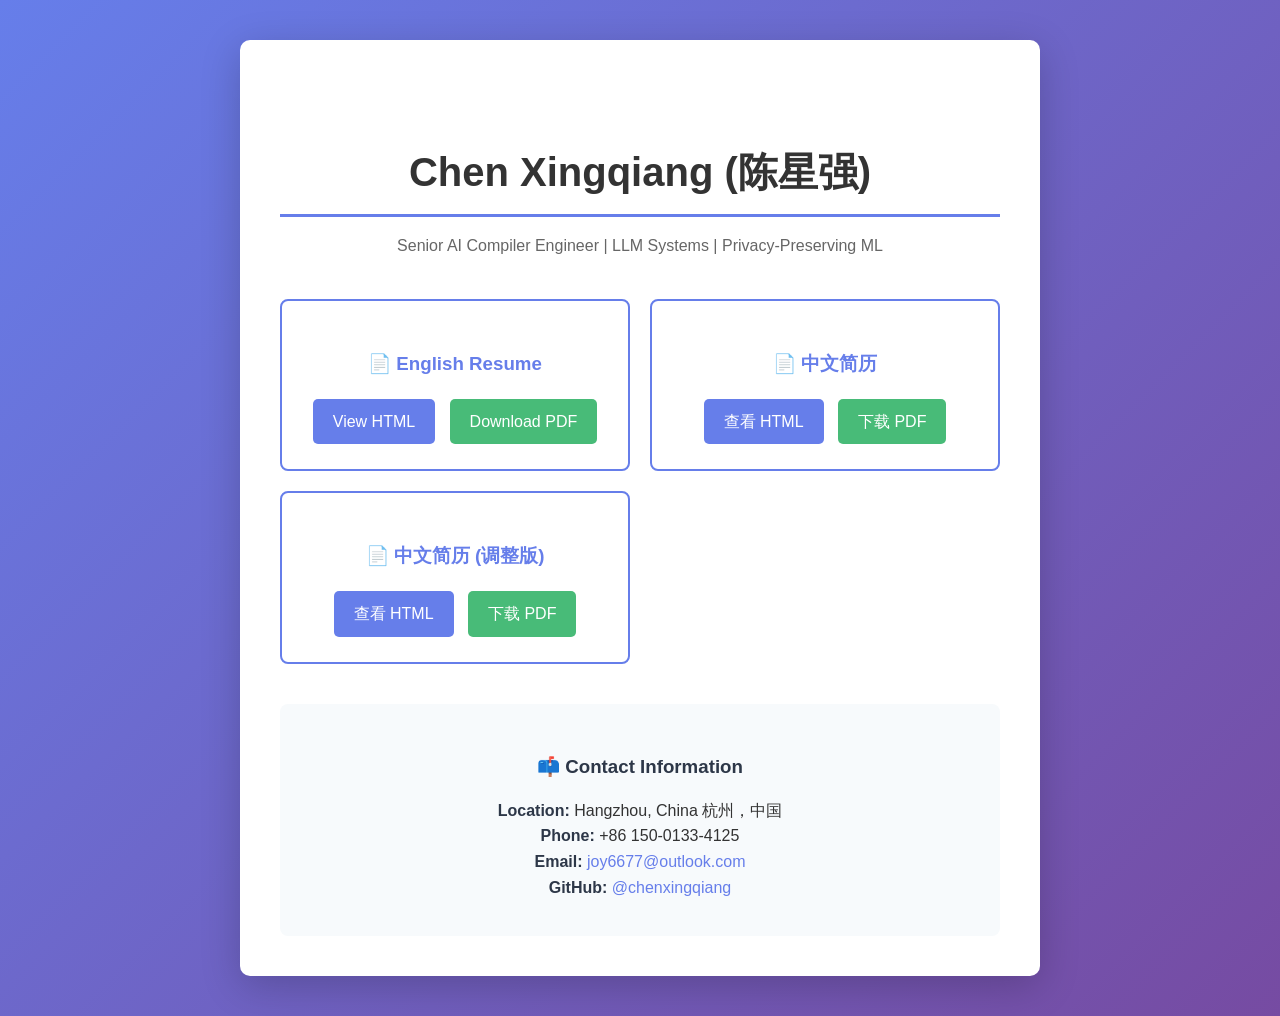
==== docs/index.html @ f8e81b3f "Update resume titles in HTML and script files to correct name spelling from "陈兴强" to "陈星强"." ====
<!DOCTYPE html>
<html lang="en">
<head>
    <meta charset="UTF-8">
    <meta name="viewport" content="width=device-width, initial-scale=1.0">
    <title>Chen Xingqiang - Resume</title>
    <link rel="stylesheet" href="style.css">
    <style>
        body {
            font-family: -apple-system, BlinkMacSystemFont, "Segoe UI", Roboto, "Helvetica Neue", Arial, sans-serif;
            line-height: 1.6;
            max-width: 800px;
            margin: 0 auto;
            padding: 40px 20px;
            background: linear-gradient(135deg, #667eea 0%, #764ba2 100%);
            min-height: 100vh;
        }
        .container {
            background: white;
            border-radius: 10px;
            padding: 40px;
            box-shadow: 0 10px 40px rgba(0,0,0,0.2);
        }
        h1 {
            color: #333;
            text-align: center;
            margin-bottom: 10px;
        }
        .subtitle {
            text-align: center;
            color: #666;
            margin-bottom: 40px;
        }
        .versions {
            display: grid;
            grid-template-columns: repeat(auto-fit, minmax(250px, 1fr));
            gap: 20px;
            margin-top: 30px;
        }
        .version-card {
            border: 2px solid #667eea;
            border-radius: 8px;
            padding: 20px;
            text-align: center;
            transition: all 0.3s ease;
        }
        .version-card:hover {
            transform: translateY(-5px);
            box-shadow: 0 5px 20px rgba(102, 126, 234, 0.3);
        }
        .version-card h3 {
            color: #667eea;
            margin-bottom: 15px;
        }
        .btn {
            display: inline-block;
            padding: 10px 20px;
            margin: 5px;
            background: #667eea;
            color: white;
            text-decoration: none;
            border-radius: 5px;
            transition: background 0.3s ease;
        }
        .btn:hover {
            background: #764ba2;
        }
        .btn-secondary {
            background: #48bb78;
        }
        .btn-secondary:hover {
            background: #38a169;
        }
        .contact {
            margin-top: 40px;
            padding: 20px;
            background: #f7fafc;
            border-radius: 8px;
            text-align: center;
        }
        .contact a {
            color: #667eea;
            text-decoration: none;
        }
    </style>
</head>
<body>
    <div class="container">
        <h1>Chen Xingqiang (陈星强)</h1>
        <p class="subtitle">Senior AI Compiler Engineer | LLM Systems | Privacy-Preserving ML</p>
        
        <div class="versions">
            <div class="version-card">
                <h3>📄 English Resume</h3>
                <a href="en.html" class="btn">View HTML</a>
                <a href="../xingqiangchen-en.pdf" class="btn btn-secondary">Download PDF</a>
            </div>
            
            <div class="version-card">
                <h3>📄 中文简历</h3>
                <a href="zn.html" class="btn">查看 HTML</a>
                <a href="../xingqiangchen-zn.pdf" class="btn btn-secondary">下载 PDF</a>
            </div>
            
            <div class="version-card">
                <h3>📄 中文简历 (调整版)</h3>
                <a href="zn-adjust.html" class="btn">查看 HTML</a>
                <a href="../xingqiangchen-zn-adjust.pdf" class="btn btn-secondary">下载 PDF</a>
            </div>
        </div>
        
        <div class="contact">
            <h3>📫 Contact Information</h3>
            <p>
                <strong>Location:</strong> Hangzhou, China 杭州，中国<br>
                <strong>Phone:</strong> +86 150-0133-4125<br>
                <strong>Email:</strong> <a href="mailto:joy6677@outlook.com">joy6677@outlook.com</a><br>
                <strong>GitHub:</strong> <a href="https://github.com/chenxingqiang" target="_blank">@chenxingqiang</a>
            </p>
        </div>
    </div>
</body>
</html>
---- docs/style.css ----
body {
    font-family: -apple-system, BlinkMacSystemFont, "Segoe UI", Roboto, "Helvetica Neue", Arial, "PingFang SC", "Hiragino Sans GB", "Microsoft YaHei", sans-serif;
    line-height: 1.6;
    max-width: 900px;
    margin: 0 auto;
    padding: 40px 20px;
    background: #f7fafc;
    color: #333;
}

h1, h2, h3, h4, h5, h6 {
    color: #2d3748;
    margin-top: 1.5em;
    margin-bottom: 0.5em;
}

h1 {
    font-size: 2.5em;
    border-bottom: 3px solid #667eea;
    padding-bottom: 10px;
}

h2 {
    font-size: 1.8em;
    color: #667eea;
    border-bottom: 2px solid #e2e8f0;
    padding-bottom: 5px;
}

a {
    color: #667eea;
    text-decoration: none;
}

a:hover {
    text-decoration: underline;
}

ul {
    list-style-type: disc;
    padding-left: 25px;
}

li {
    margin-bottom: 8px;
}

strong, b {
    color: #2d3748;
    font-weight: 600;
}

code {
    background: #edf2f7;
    padding: 2px 6px;
    border-radius: 3px;
    font-family: "Monaco", "Menlo", "Courier New", monospace;
}

@media print {
    body {
        background: white;
        max-width: 100%;
        padding: 0;
    }
}
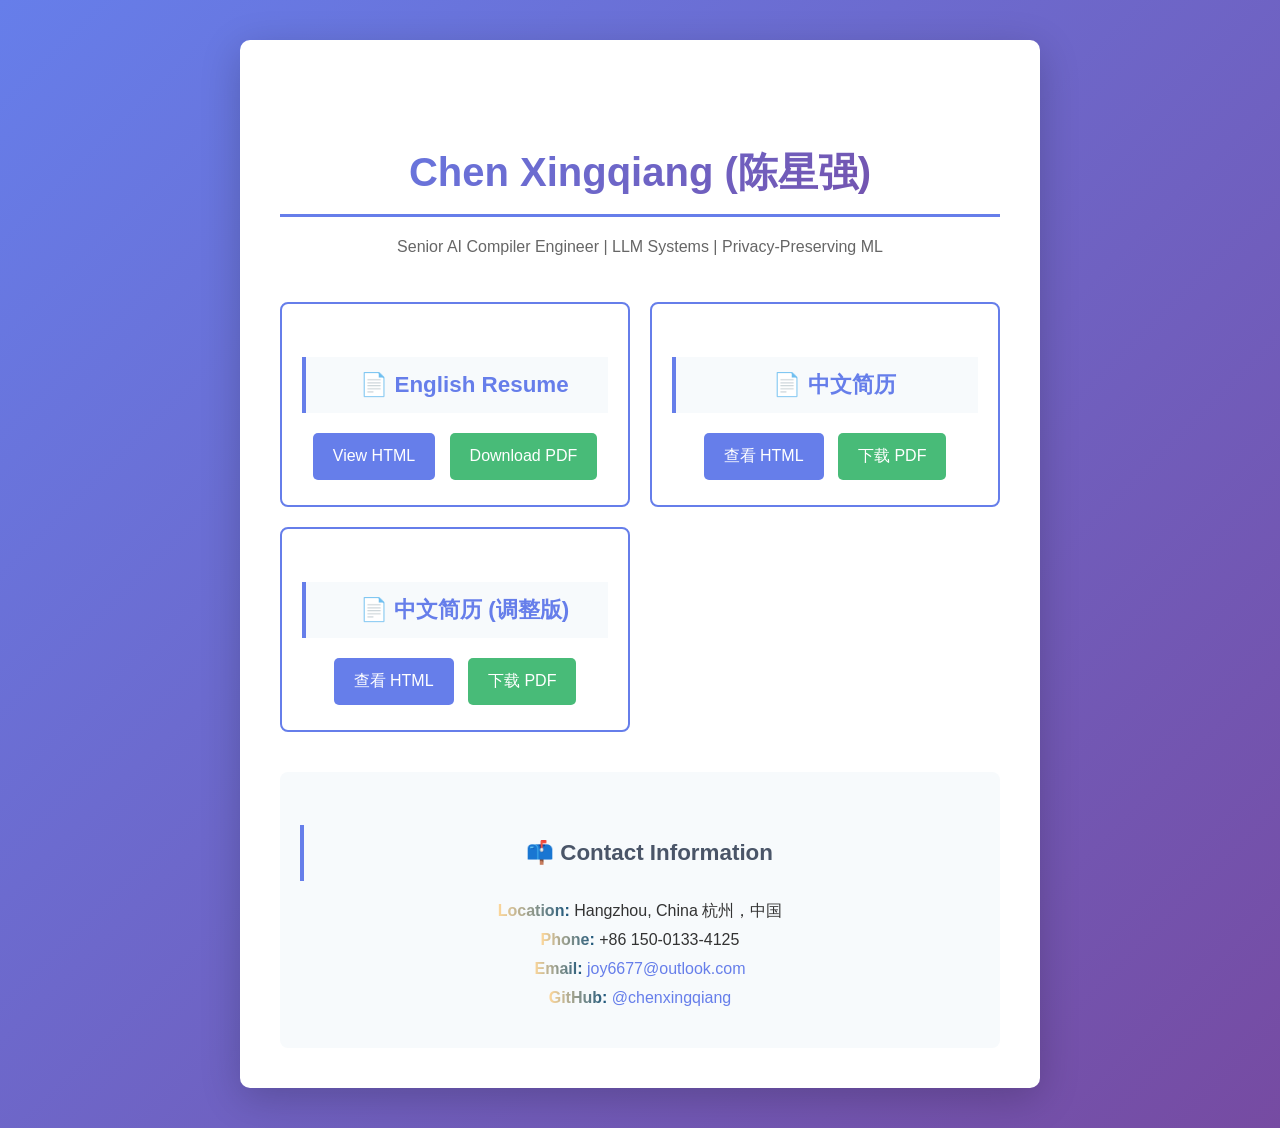
==== commit 4d2f5097: "Improve HTML styling and fix PDF download links - Enhanced CSS with better work experience section s" ====
--- a/docs/index.html
+++ b/docs/index.html
@@ -93,19 +93,19 @@
             <div class="version-card">
                 <h3>📄 English Resume</h3>
                 <a href="en.html" class="btn">View HTML</a>
-                <a href="../xingqiangchen-en.pdf" class="btn btn-secondary">Download PDF</a>
+                <a href="xingqiangchen-en.pdf" class="btn btn-secondary" download>Download PDF</a>
             </div>
             
             <div class="version-card">
                 <h3>📄 中文简历</h3>
                 <a href="zn.html" class="btn">查看 HTML</a>
-                <a href="../xingqiangchen-zn.pdf" class="btn btn-secondary">下载 PDF</a>
+                <a href="xingqiangchen-zn.pdf" class="btn btn-secondary" download>下载 PDF</a>
             </div>
             
             <div class="version-card">
                 <h3>📄 中文简历 (调整版)</h3>
                 <a href="zn-adjust.html" class="btn">查看 HTML</a>
-                <a href="../xingqiangchen-zn-adjust.pdf" class="btn btn-secondary">下载 PDF</a>
+                <a href="xingqiangchen-zn-adjust.pdf" class="btn btn-secondary" download>下载 PDF</a>
             </div>
         </div>
         
--- a/docs/style.css
+++ b/docs/style.css
@@ -1,10 +1,10 @@
 body {
     font-family: -apple-system, BlinkMacSystemFont, "Segoe UI", Roboto, "Helvetica Neue", Arial, "PingFang SC", "Hiragino Sans GB", "Microsoft YaHei", sans-serif;
     line-height: 1.6;
-    max-width: 900px;
+    max-width: 1000px;
     margin: 0 auto;
     padding: 40px 20px;
-    background: #f7fafc;
+    background: linear-gradient(135deg, #f5f7fa 0%, #c3cfe2 100%);
     color: #333;
 }
 
@@ -18,36 +18,80 @@
     font-size: 2.5em;
     border-bottom: 3px solid #667eea;
     padding-bottom: 10px;
+    text-align: center;
+    background: linear-gradient(135deg, #667eea 0%, #764ba2 100%);
+    -webkit-background-clip: text;
+    -webkit-text-fill-color: transparent;
+    background-clip: text;
 }
 
 h2 {
     font-size: 1.8em;
     color: #667eea;
     border-bottom: 2px solid #e2e8f0;
-    padding-bottom: 5px;
+    padding-bottom: 8px;
+    margin-top: 2em;
 }
 
+h3 {
+    font-size: 1.4em;
+    color: #4a5568;
+    margin-top: 1.5em;
+    padding: 10px 0;
+    border-left: 4px solid #667eea;
+    padding-left: 15px;
+    background: #f7fafc;
+}
+
+/* 工作经历样式优化 */
+.work-experience {
+    margin-bottom: 2.5em;
+    padding: 20px;
+    background: white;
+    border-radius: 8px;
+    box-shadow: 0 2px 10px rgba(0, 0, 0, 0.05);
+    border-left: 4px solid #667eea;
+}
+
+/* 列表样式 */
+ul {
+    list-style-type: none;
+    padding-left: 0;
+}
+
+li {
+    margin-bottom: 12px;
+    padding-left: 25px;
+    position: relative;
+}
+
+li::before {
+    content: "▸";
+    color: #667eea;
+    font-weight: bold;
+    position: absolute;
+    left: 5px;
+}
+
+/* 链接样式 */
 a {
     color: #667eea;
     text-decoration: none;
+    border-bottom: 1px solid transparent;
+    transition: all 0.3s ease;
 }
 
 a:hover {
-    text-decoration: underline;
-}
-
-ul {
-    list-style-type: disc;
-    padding-left: 25px;
-}
-
-li {
-    margin-bottom: 8px;
+    border-bottom: 1px solid #667eea;
 }
 
 strong, b {
     color: #2d3748;
     font-weight: 600;
+    background: linear-gradient(to right, #ffd89b 0%, #19547b 100%);
+    -webkit-background-clip: text;
+    -webkit-text-fill-color: transparent;
+    background-clip: text;
 }
 
 code {
@@ -55,12 +99,47 @@
     padding: 2px 6px;
     border-radius: 3px;
     font-family: "Monaco", "Menlo", "Courier New", monospace;
+    color: #e53e3e;
 }
 
+/* 段落间距 */
+p {
+    margin-bottom: 1em;
+    line-height: 1.8;
+}
+
+/* 水平线 */
+hr {
+    border: none;
+    border-top: 2px solid #e2e8f0;
+    margin: 2em 0;
+}
+
+/* 打印样式 */
 @media print {
     body {
         background: white;
         max-width: 100%;
         padding: 0;
     }
+    
+    .work-experience {
+        page-break-inside: avoid;
+        box-shadow: none;
+    }
 }
+
+/* 响应式设计 */
+@media (max-width: 768px) {
+    body {
+        padding: 20px 10px;
+    }
+    
+    h1 {
+        font-size: 2em;
+    }
+    
+    h2 {
+        font-size: 1.5em;
+    }
+}
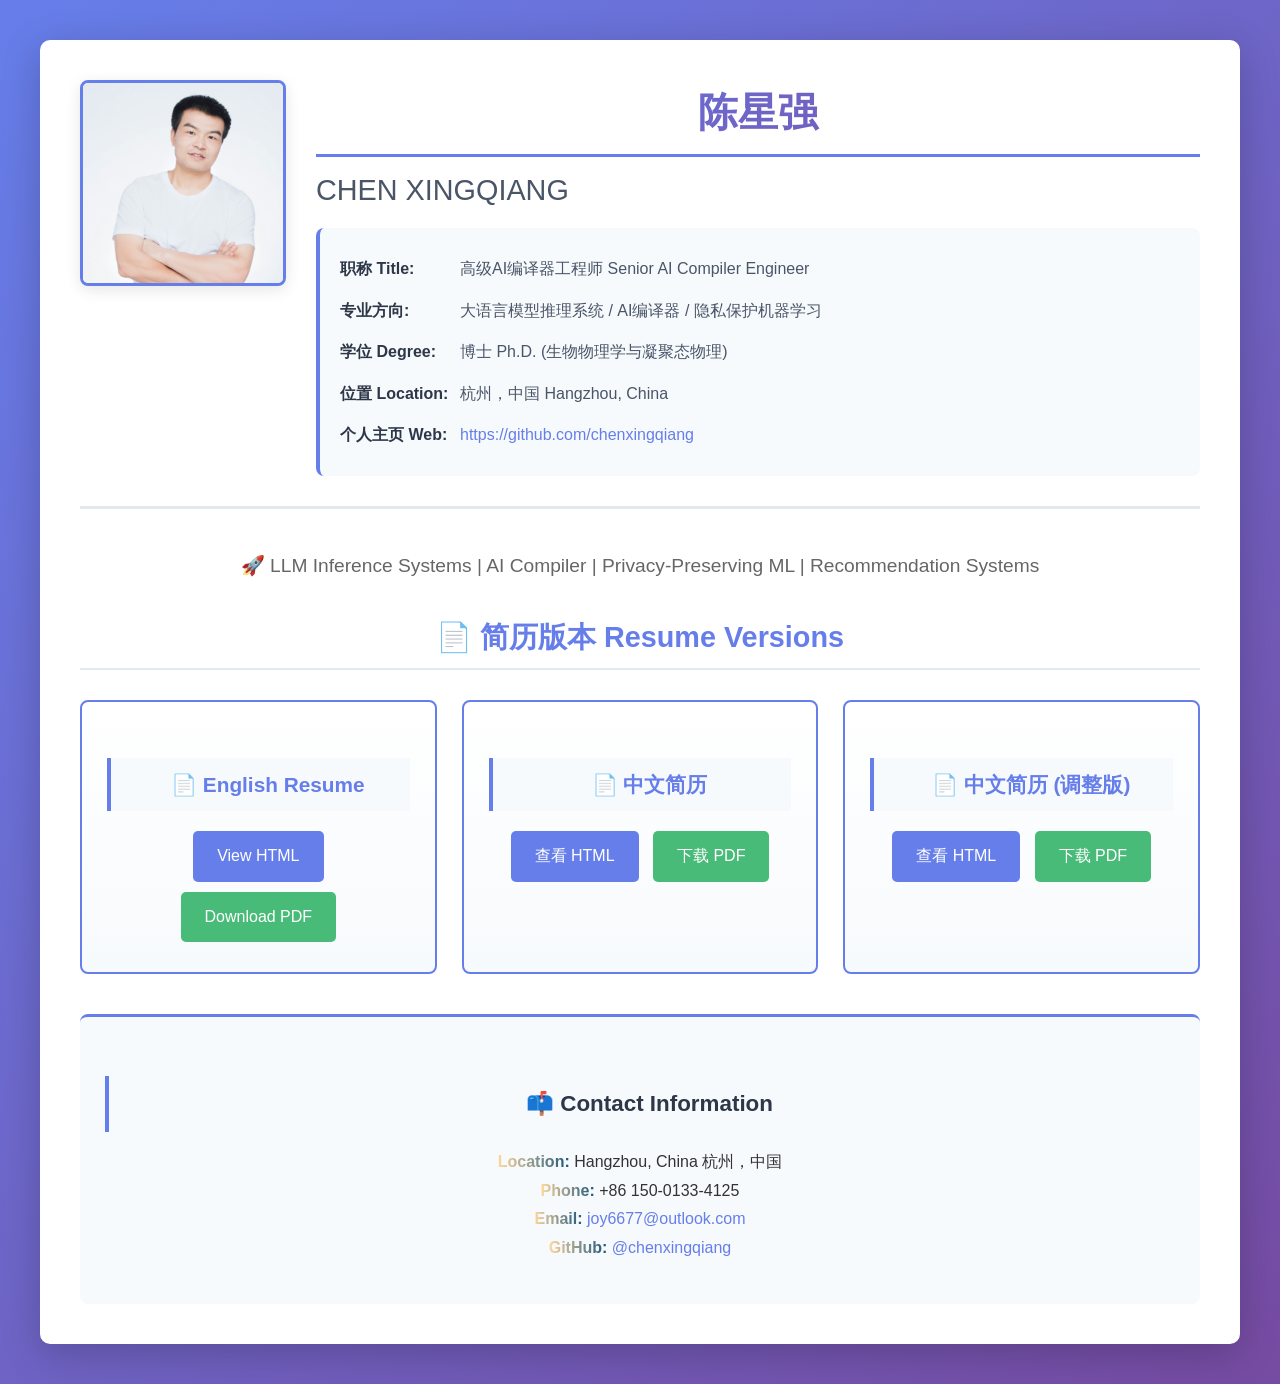
==== commit 0a92523e: "Add professional profile section with photo - Redesigned landing page with academic/professional sty" ====
--- a/docs/index.html
+++ b/docs/index.html
@@ -7,9 +7,9 @@
     <link rel="stylesheet" href="style.css">
     <style>
         body {
-            font-family: -apple-system, BlinkMacSystemFont, "Segoe UI", Roboto, "Helvetica Neue", Arial, sans-serif;
+            font-family: -apple-system, BlinkMacSystemFont, "Segoe UI", Roboto, "Helvetica Neue", Arial, "PingFang SC", sans-serif;
             line-height: 1.6;
-            max-width: 800px;
+            max-width: 1200px;
             margin: 0 auto;
             padding: 40px 20px;
             background: linear-gradient(135deg, #667eea 0%, #764ba2 100%);
@@ -21,49 +21,116 @@
             padding: 40px;
             box-shadow: 0 10px 40px rgba(0,0,0,0.2);
         }
-        h1 {
-            color: #333;
-            text-align: center;
-            margin-bottom: 10px;
+        
+        /* Professional Profile Section */
+        .profile-section {
+            display: flex;
+            gap: 30px;
+            margin-bottom: 40px;
+            padding-bottom: 30px;
+            border-bottom: 3px solid #e2e8f0;
+        }
+        .profile-photo {
+            flex-shrink: 0;
+        }
+        .profile-photo img {
+            width: 200px;
+            height: 200px;
+            object-fit: cover;
+            border-radius: 8px;
+            border: 3px solid #667eea;
+            box-shadow: 0 4px 15px rgba(0,0,0,0.1);
+        }
+        .profile-info {
+            flex: 1;
+        }
+        .profile-info h1 {
+            color: #2d3748;
+            margin: 0 0 10px 0;
+            font-size: 2.5em;
+            background: linear-gradient(135deg, #667eea 0%, #764ba2 100%);
+            -webkit-background-clip: text;
+            -webkit-text-fill-color: transparent;
+            background-clip: text;
+        }
+        .profile-info .name-en {
+            font-size: 1.8em;
+            color: #4a5568;
+            margin-bottom: 15px;
+        }
+        .profile-details {
+            background: #f7fafc;
+            padding: 20px;
+            border-radius: 8px;
+            border-left: 4px solid #667eea;
+        }
+        .profile-details table {
+            width: 100%;
+            border-collapse: collapse;
+        }
+        .profile-details td {
+            padding: 8px 0;
+            vertical-align: top;
+        }
+        .profile-details td:first-child {
+            font-weight: 600;
+            color: #2d3748;
+            width: 120px;
+        }
+        .profile-details td:last-child {
+            color: #4a5568;
+        }
+        
+        h2 {
+            color: #667eea;
+            text-align: center;
+            margin: 30px 0 20px 0;
+            font-size: 1.8em;
         }
         .subtitle {
             text-align: center;
             color: #666;
-            margin-bottom: 40px;
+            margin-bottom: 30px;
+            font-size: 1.2em;
         }
         .versions {
             display: grid;
-            grid-template-columns: repeat(auto-fit, minmax(250px, 1fr));
-            gap: 20px;
+            grid-template-columns: repeat(auto-fit, minmax(280px, 1fr));
+            gap: 25px;
             margin-top: 30px;
         }
         .version-card {
             border: 2px solid #667eea;
             border-radius: 8px;
-            padding: 20px;
+            padding: 25px;
             text-align: center;
             transition: all 0.3s ease;
+            background: linear-gradient(to bottom, #ffffff 0%, #f7fafc 100%);
         }
         .version-card:hover {
             transform: translateY(-5px);
-            box-shadow: 0 5px 20px rgba(102, 126, 234, 0.3);
+            box-shadow: 0 8px 25px rgba(102, 126, 234, 0.3);
+            border-color: #764ba2;
         }
         .version-card h3 {
             color: #667eea;
             margin-bottom: 15px;
+            font-size: 1.3em;
         }
         .btn {
             display: inline-block;
-            padding: 10px 20px;
+            padding: 12px 24px;
             margin: 5px;
             background: #667eea;
             color: white;
             text-decoration: none;
             border-radius: 5px;
-            transition: background 0.3s ease;
+            transition: all 0.3s ease;
+            font-weight: 500;
         }
         .btn:hover {
             background: #764ba2;
+            transform: scale(1.05);
         }
         .btn-secondary {
             background: #48bb78;
@@ -73,21 +140,85 @@
         }
         .contact {
             margin-top: 40px;
-            padding: 20px;
+            padding: 25px;
             background: #f7fafc;
             border-radius: 8px;
             text-align: center;
+            border-top: 3px solid #667eea;
+        }
+        .contact h3 {
+            color: #2d3748;
+            margin-bottom: 15px;
         }
         .contact a {
             color: #667eea;
             text-decoration: none;
+            font-weight: 500;
+        }
+        .contact a:hover {
+            text-decoration: underline;
+        }
+        
+        @media (max-width: 768px) {
+            .profile-section {
+                flex-direction: column;
+                align-items: center;
+            }
+            .profile-photo img {
+                width: 150px;
+                height: 150px;
+            }
+            .profile-info h1 {
+                font-size: 2em;
+                text-align: center;
+            }
+            .profile-info .name-en {
+                font-size: 1.4em;
+                text-align: center;
+            }
         }
     </style>
 </head>
 <body>
     <div class="container">
-        <h1>Chen Xingqiang (陈星强)</h1>
-        <p class="subtitle">Senior AI Compiler Engineer | LLM Systems | Privacy-Preserving ML</p>
+        <!-- Professional Profile Section -->
+        <div class="profile-section">
+            <div class="profile-photo">
+                <img src="img/face.jpg" alt="Chen Xingqiang">
+            </div>
+            <div class="profile-info">
+                <h1>陈星强</h1>
+                <div class="name-en">CHEN XINGQIANG</div>
+                <div class="profile-details">
+                    <table>
+                        <tr>
+                            <td>职称 Title:</td>
+                            <td>高级AI编译器工程师 Senior AI Compiler Engineer</td>
+                        </tr>
+                        <tr>
+                            <td>专业方向:</td>
+                            <td>大语言模型推理系统 / AI编译器 / 隐私保护机器学习</td>
+                        </tr>
+                        <tr>
+                            <td>学位 Degree:</td>
+                            <td>博士 Ph.D. (生物物理学与凝聚态物理)</td>
+                        </tr>
+                        <tr>
+                            <td>位置 Location:</td>
+                            <td>杭州，中国 Hangzhou, China</td>
+                        </tr>
+                        <tr>
+                            <td>个人主页 Web:</td>
+                            <td><a href="https://github.com/chenxingqiang" target="_blank">https://github.com/chenxingqiang</a></td>
+                        </tr>
+                    </table>
+                </div>
+            </div>
+        </div>
+        
+        <p class="subtitle">🚀 LLM Inference Systems | AI Compiler | Privacy-Preserving ML | Recommendation Systems</p>
+        
+        <h2>📄 简历版本 Resume Versions</h2>
         
         <div class="versions">
             <div class="version-card">
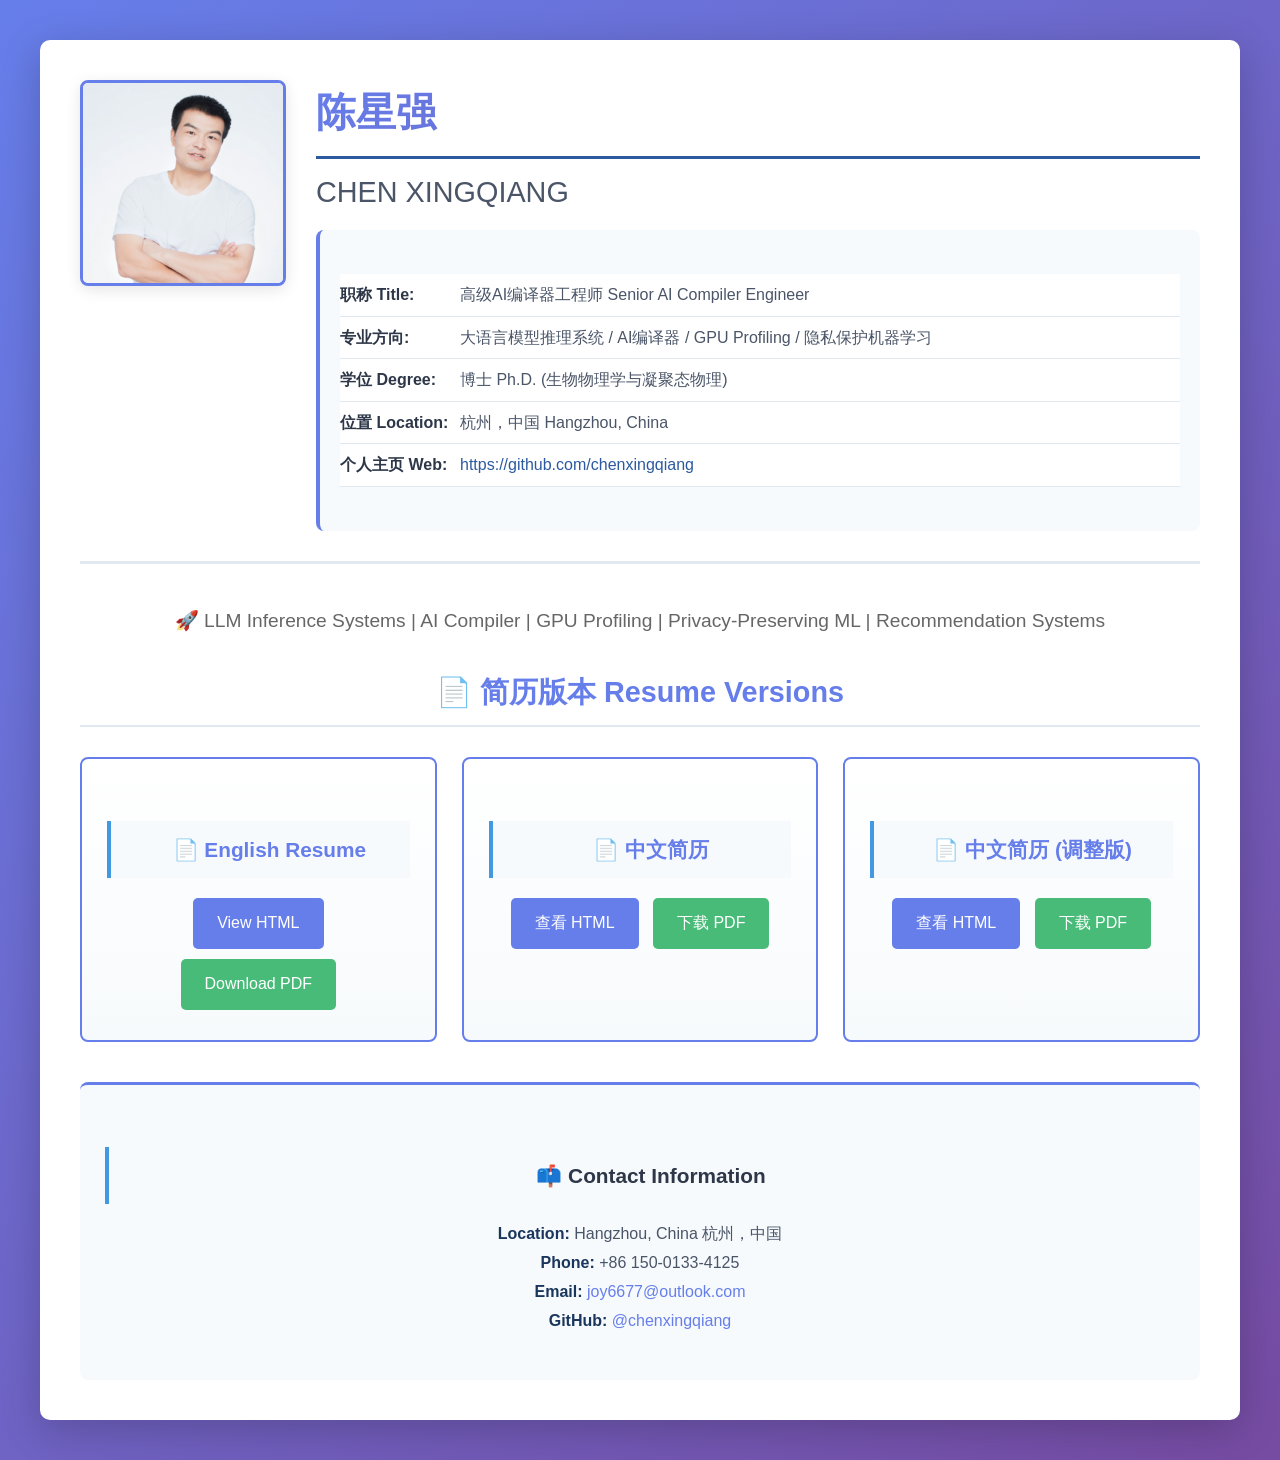
==== commit 94cbd286: "Add TraceSmith to open source highlights List the GPU Profiling & Replay System in Skills/Open Sourc" ====
--- a/docs/index.html
+++ b/docs/index.html
@@ -197,7 +197,7 @@
                         </tr>
                         <tr>
                             <td>专业方向:</td>
-                            <td>大语言模型推理系统 / AI编译器 / 隐私保护机器学习</td>
+                            <td>大语言模型推理系统 / AI编译器 / GPU Profiling / 隐私保护机器学习</td>
                         </tr>
                         <tr>
                             <td>学位 Degree:</td>
@@ -216,7 +216,7 @@
             </div>
         </div>
         
-        <p class="subtitle">🚀 LLM Inference Systems | AI Compiler | Privacy-Preserving ML | Recommendation Systems</p>
+        <p class="subtitle">🚀 LLM Inference Systems | AI Compiler | GPU Profiling | Privacy-Preserving ML | Recommendation Systems</p>
         
         <h2>📄 简历版本 Resume Versions</h2>
         
--- a/docs/style.css
+++ b/docs/style.css
@@ -1,145 +1,356 @@
+/* ============================================
+   Academic Professional Style CSS
+   Inspired by Tsinghua University Faculty Pages
+   ============================================ */
+
 body {
     font-family: -apple-system, BlinkMacSystemFont, "Segoe UI", Roboto, "Helvetica Neue", Arial, "PingFang SC", "Hiragino Sans GB", "Microsoft YaHei", sans-serif;
-    line-height: 1.6;
-    max-width: 1000px;
+    line-height: 1.8;
+    max-width: 1100px;
     margin: 0 auto;
-    padding: 40px 20px;
-    background: linear-gradient(135deg, #f5f7fa 0%, #c3cfe2 100%);
-    color: #333;
-}
-
-h1, h2, h3, h4, h5, h6 {
+    padding: 50px 30px;
+    background: #f8f9fa;
+    color: #2c3e50;
+}
+
+/* Professional Header with Photo */
+.resume-header {
+    display: flex;
+    gap: 35px;
+    margin-bottom: 40px;
+    padding: 30px;
+    background: white;
+    border-radius: 8px;
+    box-shadow: 0 2px 12px rgba(0, 0, 0, 0.08);
+    border-left: 5px solid #2c5aa0;
+}
+
+.resume-photo {
+    flex-shrink: 0;
+}
+
+.resume-photo img {
+    width: 180px;
+    height: 180px;
+    object-fit: cover;
+    border-radius: 6px;
+    border: 3px solid #2c5aa0;
+    box-shadow: 0 4px 12px rgba(0, 0, 0, 0.1);
+}
+
+.resume-info {
+    flex: 1;
+}
+
+.resume-info h1 {
+    margin: 0 0 8px 0;
+    font-size: 2.2em;
+    color: #1a365d;
+    font-weight: 600;
+}
+
+.resume-info .subtitle {
+    font-size: 1.1em;
+    color: #4a5568;
+    margin-bottom: 20px;
+    font-weight: 500;
+}
+
+.resume-meta {
+    display: grid;
+    grid-template-columns: repeat(auto-fit, minmax(250px, 1fr));
+    gap: 10px;
+    padding: 15px;
+    background: #f7fafc;
+    border-radius: 6px;
+    border-left: 3px solid #4299e1;
+}
+
+.resume-meta-item {
+    color: #4a5568;
+    font-size: 0.95em;
+}
+
+.resume-meta-item strong {
     color: #2d3748;
+    font-weight: 600;
+    margin-right: 8px;
+}
+
+/* Section Headers */
+h1 {
+    font-size: 2.2em;
+    color: #1a365d;
+    border-bottom: 3px solid #2c5aa0;
+    padding-bottom: 12px;
+    margin-top: 2.5em;
+    margin-bottom: 1em;
+    font-weight: 600;
+}
+
+h2 {
+    font-size: 1.6em;
+    color: #2c5aa0;
+    border-bottom: 2px solid #e2e8f0;
+    padding-bottom: 10px;
+    margin-top: 2.2em;
+    margin-bottom: 1em;
+    font-weight: 600;
+}
+
+h3 {
+    font-size: 1.3em;
+    color: #2d3748;
+    margin-top: 1.8em;
+    margin-bottom: 0.8em;
+    padding: 12px 0 12px 18px;
+    border-left: 4px solid #4299e1;
+    background: #f7fafc;
+    font-weight: 600;
+}
+
+h4 {
+    font-size: 1.1em;
+    color: #4a5568;
     margin-top: 1.5em;
-    margin-bottom: 0.5em;
-}
-
-h1 {
-    font-size: 2.5em;
-    border-bottom: 3px solid #667eea;
-    padding-bottom: 10px;
-    text-align: center;
-    background: linear-gradient(135deg, #667eea 0%, #764ba2 100%);
-    -webkit-background-clip: text;
-    -webkit-text-fill-color: transparent;
-    background-clip: text;
-}
-
-h2 {
-    font-size: 1.8em;
-    color: #667eea;
-    border-bottom: 2px solid #e2e8f0;
-    padding-bottom: 8px;
-    margin-top: 2em;
-}
-
-h3 {
-    font-size: 1.4em;
-    color: #4a5568;
-    margin-top: 1.5em;
-    padding: 10px 0;
-    border-left: 4px solid #667eea;
-    padding-left: 15px;
-    background: #f7fafc;
-}
-
-/* 工作经历样式优化 */
-.work-experience {
+    margin-bottom: 0.6em;
+    font-weight: 600;
+}
+
+/* Section Containers */
+.rSection, div[class*="Section"] {
     margin-bottom: 2.5em;
-    padding: 20px;
+    padding: 25px;
     background: white;
     border-radius: 8px;
     box-shadow: 0 2px 10px rgba(0, 0, 0, 0.05);
-    border-left: 4px solid #667eea;
-}
-
-/* 列表样式 */
+    border-left: 4px solid #2c5aa0;
+}
+
+/* Work Experience / Project Cards */
+.rSubsection, div[class*="Subsection"] {
+    margin-bottom: 2em;
+    padding: 22px;
+    background: #ffffff;
+    border: 1px solid #e2e8f0;
+    border-left: 4px solid #4299e1;
+    border-radius: 6px;
+    box-shadow: 0 1px 6px rgba(0, 0, 0, 0.04);
+}
+
+.rSubsection:hover {
+    box-shadow: 0 4px 12px rgba(0, 0, 0, 0.1);
+    transform: translateY(-2px);
+    transition: all 0.3s ease;
+}
+
+/* Lists */
 ul {
     list-style-type: none;
     padding-left: 0;
+    margin: 1em 0;
 }
 
 li {
-    margin-bottom: 12px;
-    padding-left: 25px;
+    margin-bottom: 14px;
+    padding-left: 28px;
     position: relative;
+    line-height: 1.7;
+    color: #4a5568;
 }
 
 li::before {
-    content: "▸";
-    color: #667eea;
-    font-weight: bold;
+    content: "■";
+    color: #4299e1;
+    font-size: 0.7em;
     position: absolute;
-    left: 5px;
-}
-
-/* 链接样式 */
+    left: 8px;
+    top: 8px;
+}
+
+/* Links */
 a {
-    color: #667eea;
+    color: #2c5aa0;
     text-decoration: none;
     border-bottom: 1px solid transparent;
     transition: all 0.3s ease;
+    font-weight: 500;
 }
 
 a:hover {
-    border-bottom: 1px solid #667eea;
-}
-
+    color: #1a365d;
+    border-bottom: 1px solid #2c5aa0;
+}
+
+/* Text Emphasis */
 strong, b {
+    color: #1a365d;
+    font-weight: 600;
+}
+
+em, i {
     color: #2d3748;
-    font-weight: 600;
-    background: linear-gradient(to right, #ffd89b 0%, #19547b 100%);
-    -webkit-background-clip: text;
-    -webkit-text-fill-color: transparent;
-    background-clip: text;
-}
-
+    font-style: italic;
+}
+
+/* Code Blocks */
 code {
     background: #edf2f7;
-    padding: 2px 6px;
-    border-radius: 3px;
-    font-family: "Monaco", "Menlo", "Courier New", monospace;
-    color: #e53e3e;
-}
-
-/* 段落间距 */
+    padding: 3px 8px;
+    border-radius: 4px;
+    font-family: "Monaco", "Menlo", "Consolas", "Courier New", monospace;
+    color: #c7254e;
+    font-size: 0.9em;
+}
+
+/* Paragraphs */
 p {
-    margin-bottom: 1em;
+    margin-bottom: 1.2em;
     line-height: 1.8;
-}
-
-/* 水平线 */
+    color: #4a5568;
+}
+
+/* Tables (Academic Style) */
+table {
+    width: 100%;
+    border-collapse: collapse;
+    margin: 1.5em 0;
+    background: white;
+}
+
+table th {
+    background: #2c5aa0;
+    color: white;
+    padding: 12px;
+    text-align: left;
+    font-weight: 600;
+}
+
+table td {
+    padding: 10px 12px;
+    border-bottom: 1px solid #e2e8f0;
+}
+
+table tr:hover {
+    background: #f7fafc;
+}
+
+/* Horizontal Rules */
 hr {
     border: none;
     border-top: 2px solid #e2e8f0;
-    margin: 2em 0;
-}
-
-/* 打印样式 */
+    margin: 2.5em 0;
+}
+
+/* Blockquotes */
+blockquote {
+    margin: 1.5em 0;
+    padding: 15px 20px;
+    background: #f7fafc;
+    border-left: 4px solid #4299e1;
+    color: #4a5568;
+    font-style: italic;
+}
+
+/* Print Styles */
 @media print {
     body {
         background: white;
         max-width: 100%;
         padding: 0;
-    }
-    
-    .work-experience {
+        font-size: 11pt;
+    }
+    
+    .resume-header {
         page-break-inside: avoid;
         box-shadow: none;
-    }
-}
-
-/* 响应式设计 */
+        border: 1px solid #e2e8f0;
+    }
+    
+    .rSection, .rSubsection {
+        page-break-inside: avoid;
+        box-shadow: none;
+    }
+    
+    a {
+        color: #000;
+        text-decoration: underline;
+    }
+}
+
+/* Responsive Design */
 @media (max-width: 768px) {
     body {
-        padding: 20px 10px;
+        padding: 25px 15px;
+    }
+    
+    .resume-header {
+        flex-direction: column;
+        align-items: center;
+        text-align: center;
+        padding: 20px;
+    }
+    
+    .resume-photo img {
+        width: 140px;
+        height: 140px;
+    }
+    
+    .resume-info h1 {
+        font-size: 1.8em;
+    }
+    
+    .resume-meta {
+        grid-template-columns: 1fr;
     }
     
     h1 {
-        font-size: 2em;
+        font-size: 1.8em;
     }
     
     h2 {
-        font-size: 1.5em;
-    }
-}
+        font-size: 1.4em;
+    }
+    
+    h3 {
+        font-size: 1.2em;
+    }
+    
+    .rSection, .rSubsection {
+        padding: 15px;
+    }
+}
+
+/* Title Block (Pandoc Generated) */
+#title-block-header {
+    text-align: center;
+    margin-bottom: 2em;
+    padding: 30px;
+    background: white;
+    border-radius: 8px;
+    box-shadow: 0 2px 12px rgba(0, 0, 0, 0.08);
+}
+
+#title-block-header .title {
+    font-size: 2.5em;
+    color: #1a365d;
+    margin: 0;
+    font-weight: 600;
+}
+
+/* Utility Classes */
+.text-center {
+    text-align: center;
+}
+
+.text-muted {
+    color: #718096;
+}
+
+.mb-0 {
+    margin-bottom: 0;
+}
+
+.mt-0 {
+    margin-top: 0;
+}
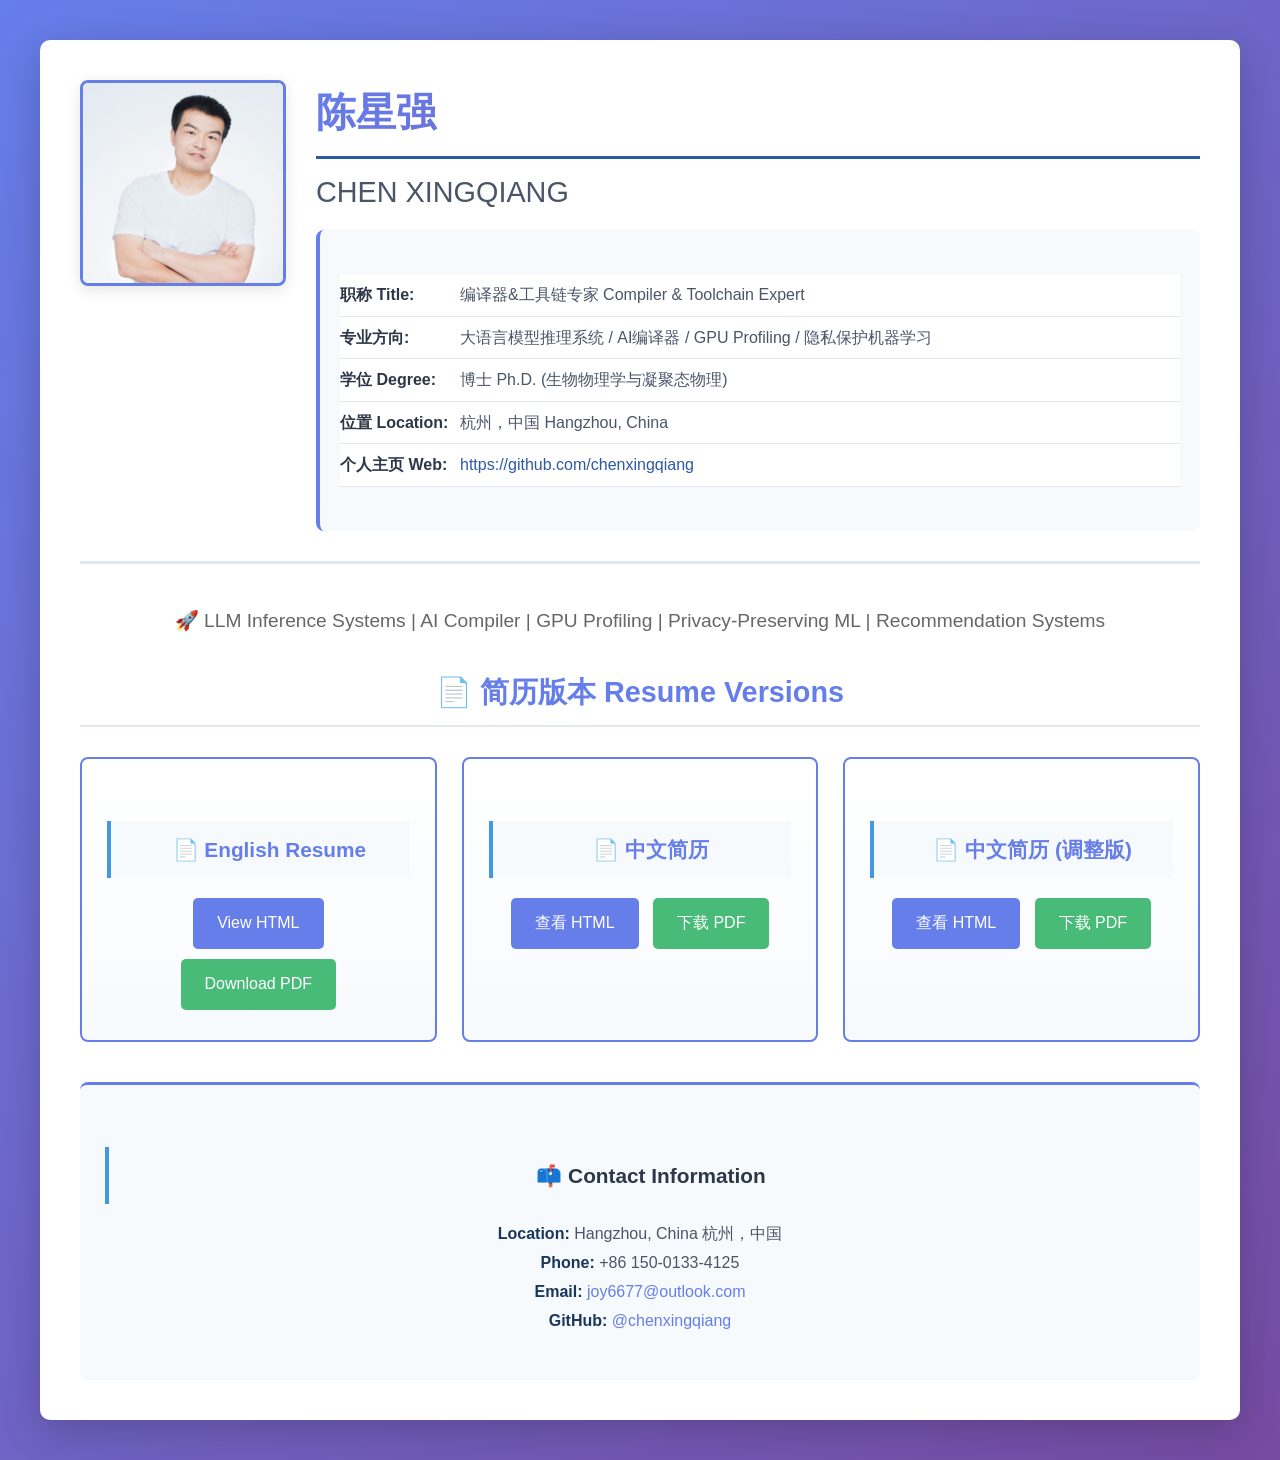
==== commit 1fc2c4cf: "Add Witmem compiler and toolchain role as current job Insert 知存算力 (Witmem) Compiler & Toolchain Expe" ====
--- a/docs/index.html
+++ b/docs/index.html
@@ -193,7 +193,7 @@
                     <table>
                         <tr>
                             <td>职称 Title:</td>
-                            <td>高级AI编译器工程师 Senior AI Compiler Engineer</td>
+                            <td>编译器&amp;工具链专家 Compiler &amp; Toolchain Expert</td>
                         </tr>
                         <tr>
                             <td>专业方向:</td>
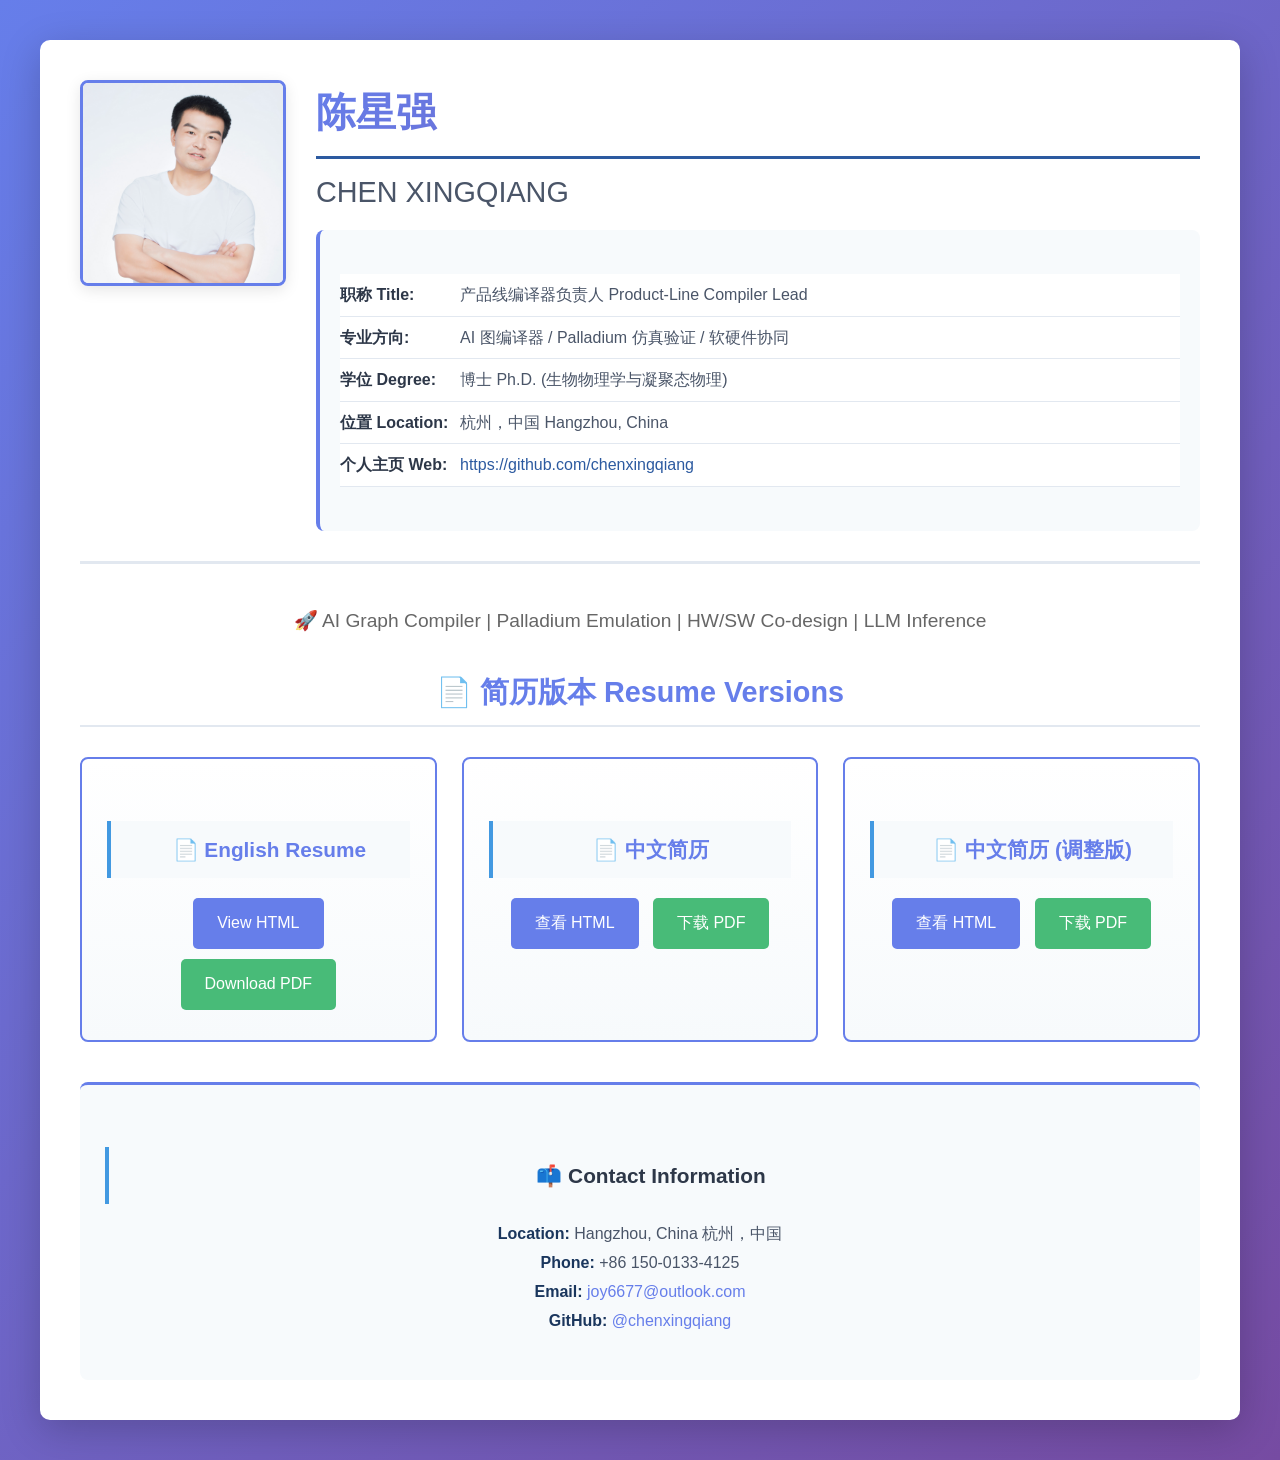
==== commit bd8b1dc4: "Reframe Witmem role as product-line compiler plus Palladium Position the current job as owning both " ====
--- a/docs/index.html
+++ b/docs/index.html
@@ -193,11 +193,11 @@
                     <table>
                         <tr>
                             <td>职称 Title:</td>
-                            <td>编译器&amp;工具链专家 Compiler &amp; Toolchain Expert</td>
+                            <td>产品线编译器负责人 Product-Line Compiler Lead</td>
                         </tr>
                         <tr>
                             <td>专业方向:</td>
-                            <td>大语言模型推理系统 / AI编译器 / GPU Profiling / 隐私保护机器学习</td>
+                            <td>AI 图编译器 / Palladium 仿真验证 / 软硬件协同</td>
                         </tr>
                         <tr>
                             <td>学位 Degree:</td>
@@ -216,7 +216,7 @@
             </div>
         </div>
         
-        <p class="subtitle">🚀 LLM Inference Systems | AI Compiler | GPU Profiling | Privacy-Preserving ML | Recommendation Systems</p>
+        <p class="subtitle">🚀 AI Graph Compiler | Palladium Emulation | HW/SW Co-design | LLM Inference</p>
         
         <h2>📄 简历版本 Resume Versions</h2>
         
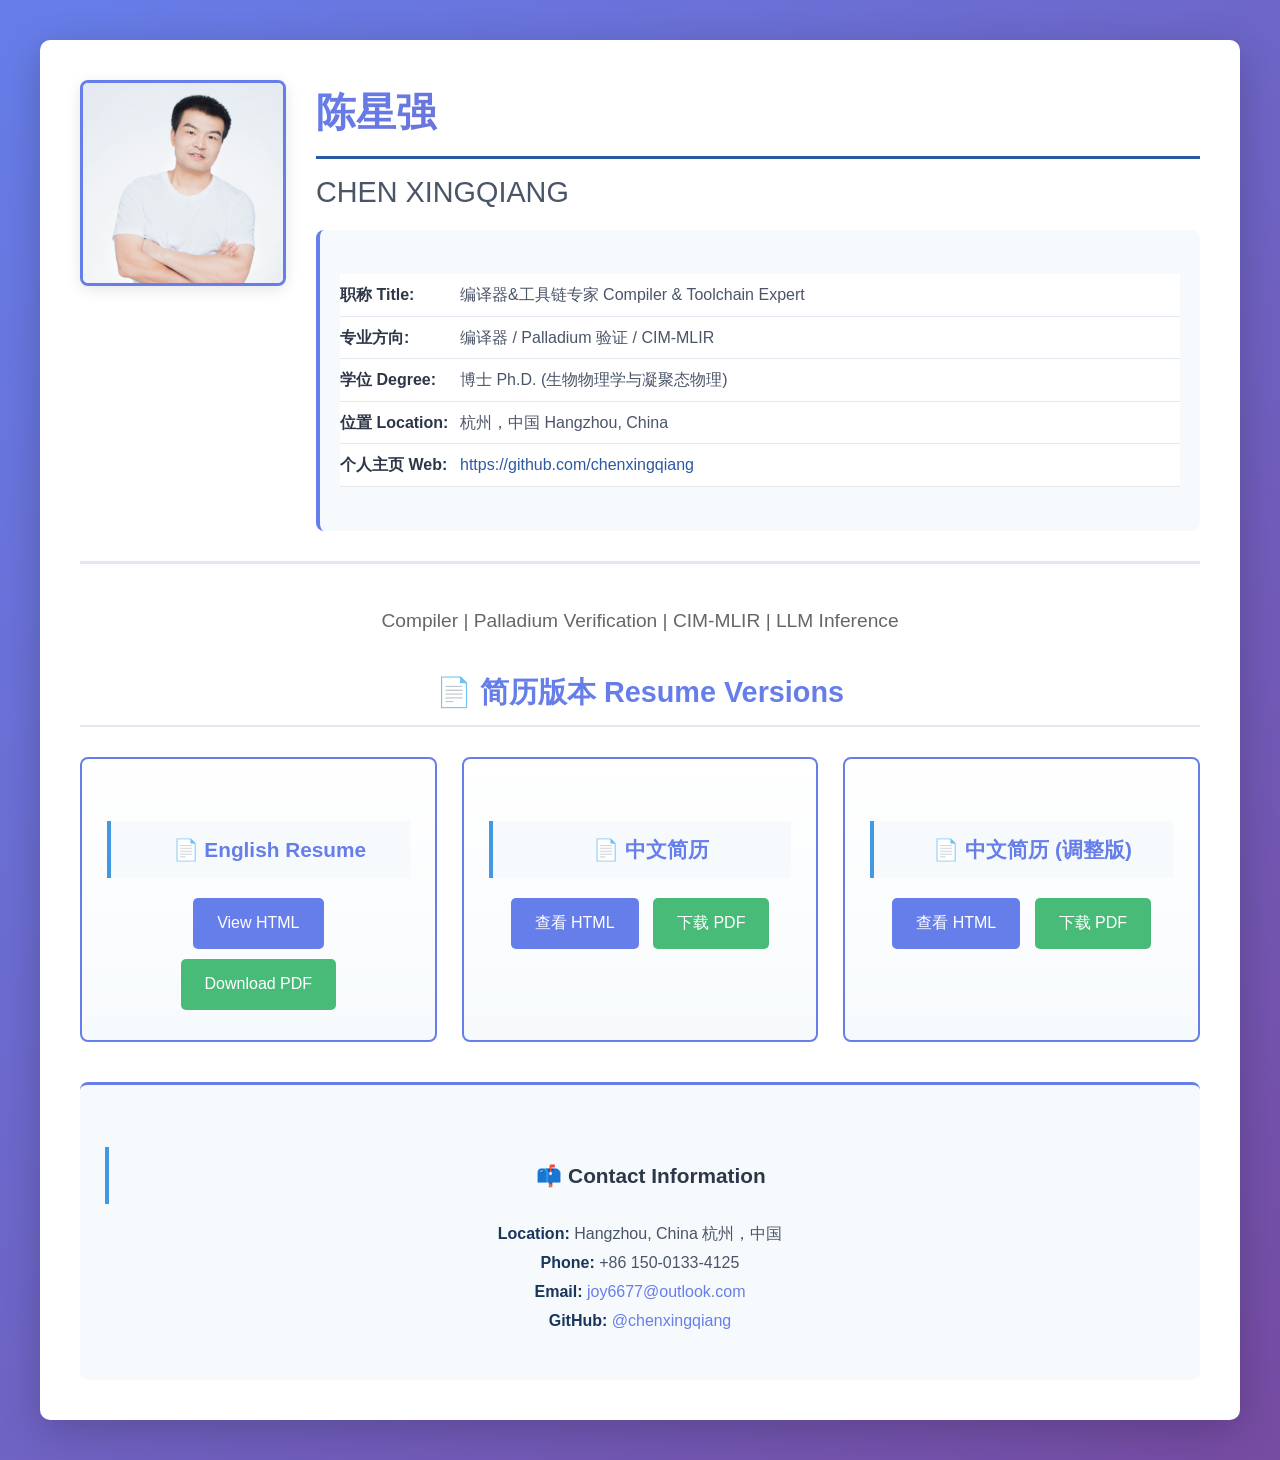
==== commit 22a5210a: "Rewrite Witmem bullets in a drier technical style Drop marketing phrasing and the publication affili" ====
--- a/docs/index.html
+++ b/docs/index.html
@@ -193,11 +193,11 @@
                     <table>
                         <tr>
                             <td>职称 Title:</td>
-                            <td>产品线编译器负责人 Product-Line Compiler Lead</td>
+                            <td>编译器&amp;工具链专家 Compiler &amp; Toolchain Expert</td>
                         </tr>
                         <tr>
                             <td>专业方向:</td>
-                            <td>AI 图编译器 / Palladium 仿真验证 / 软硬件协同</td>
+                            <td>编译器 / Palladium 验证 / CIM-MLIR</td>
                         </tr>
                         <tr>
                             <td>学位 Degree:</td>
@@ -216,7 +216,7 @@
             </div>
         </div>
         
-        <p class="subtitle">🚀 AI Graph Compiler | Palladium Emulation | HW/SW Co-design | LLM Inference</p>
+        <p class="subtitle">Compiler | Palladium Verification | CIM-MLIR | LLM Inference</p>
         
         <h2>📄 简历版本 Resume Versions</h2>
         
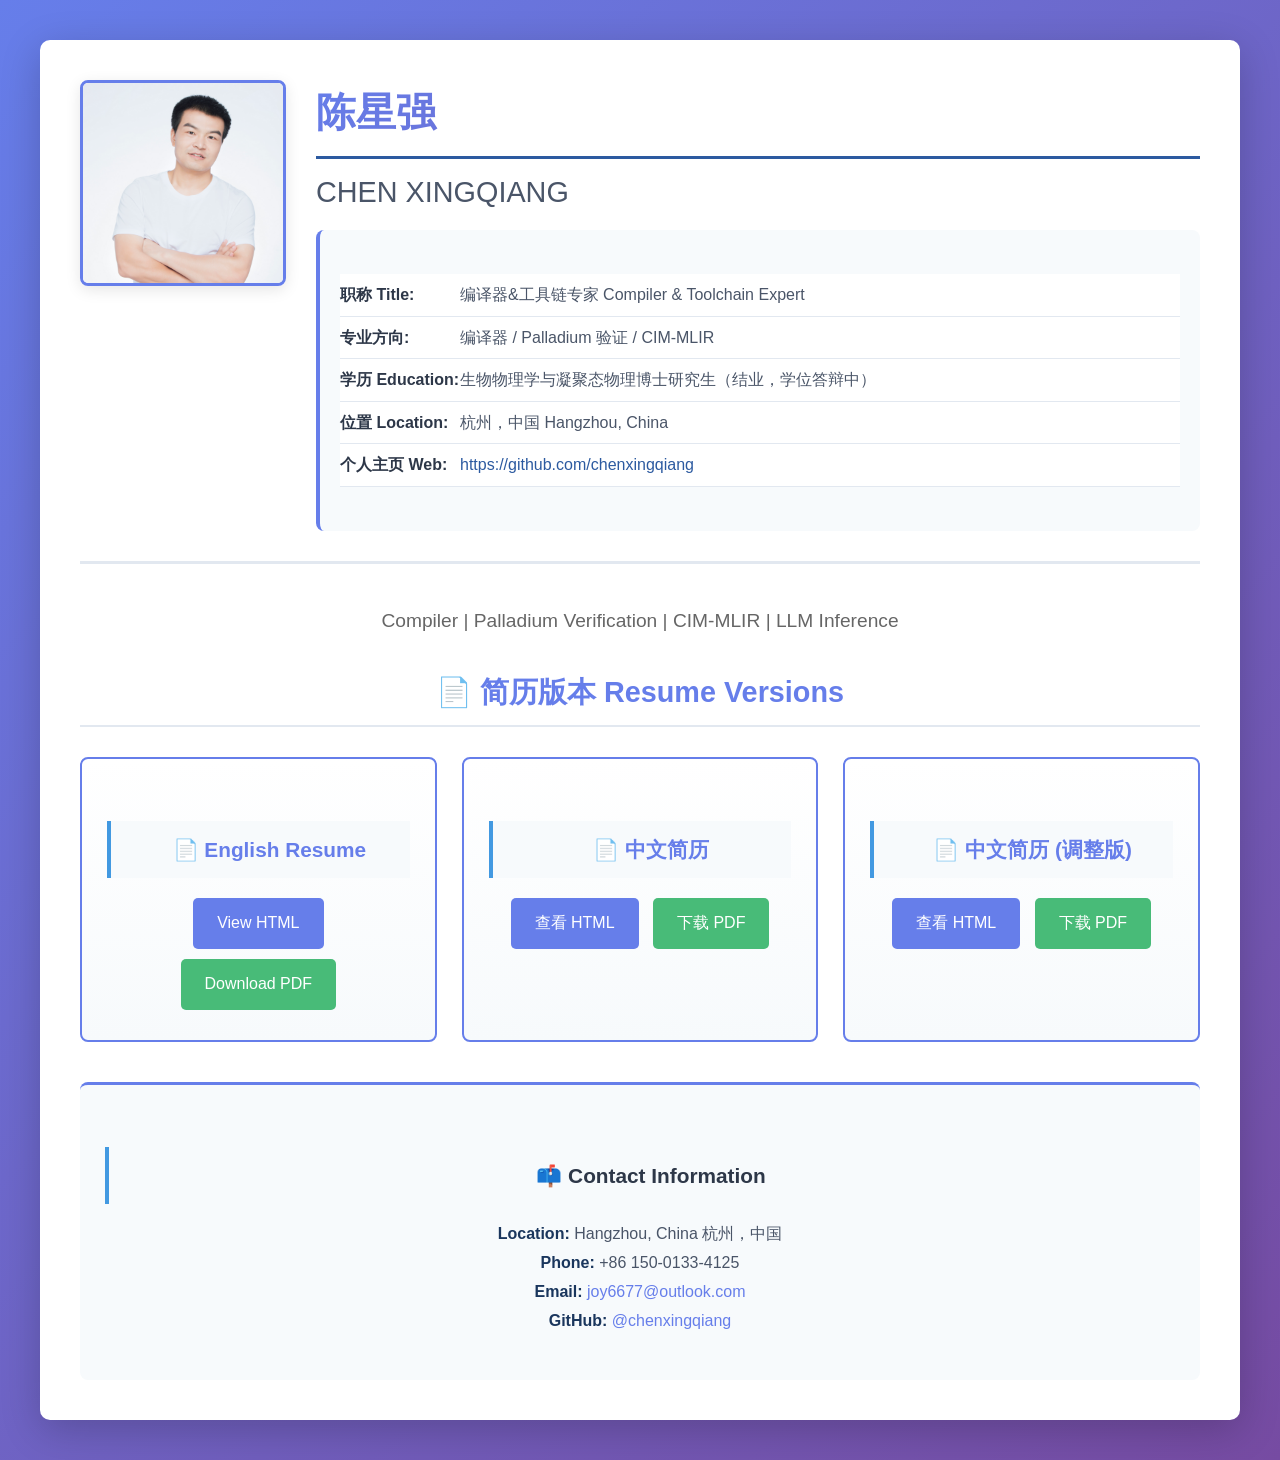
==== commit fbad389e: "State the doctoral status accurately Record the doctoral program as completed with a certificate and" ====
--- a/docs/index.html
+++ b/docs/index.html
@@ -200,8 +200,8 @@
                             <td>编译器 / Palladium 验证 / CIM-MLIR</td>
                         </tr>
                         <tr>
-                            <td>学位 Degree:</td>
-                            <td>博士 Ph.D. (生物物理学与凝聚态物理)</td>
+                            <td>学历 Education:</td>
+                            <td>生物物理学与凝聚态物理博士研究生（结业，学位答辩中）</td>
                         </tr>
                         <tr>
                             <td>位置 Location:</td>
